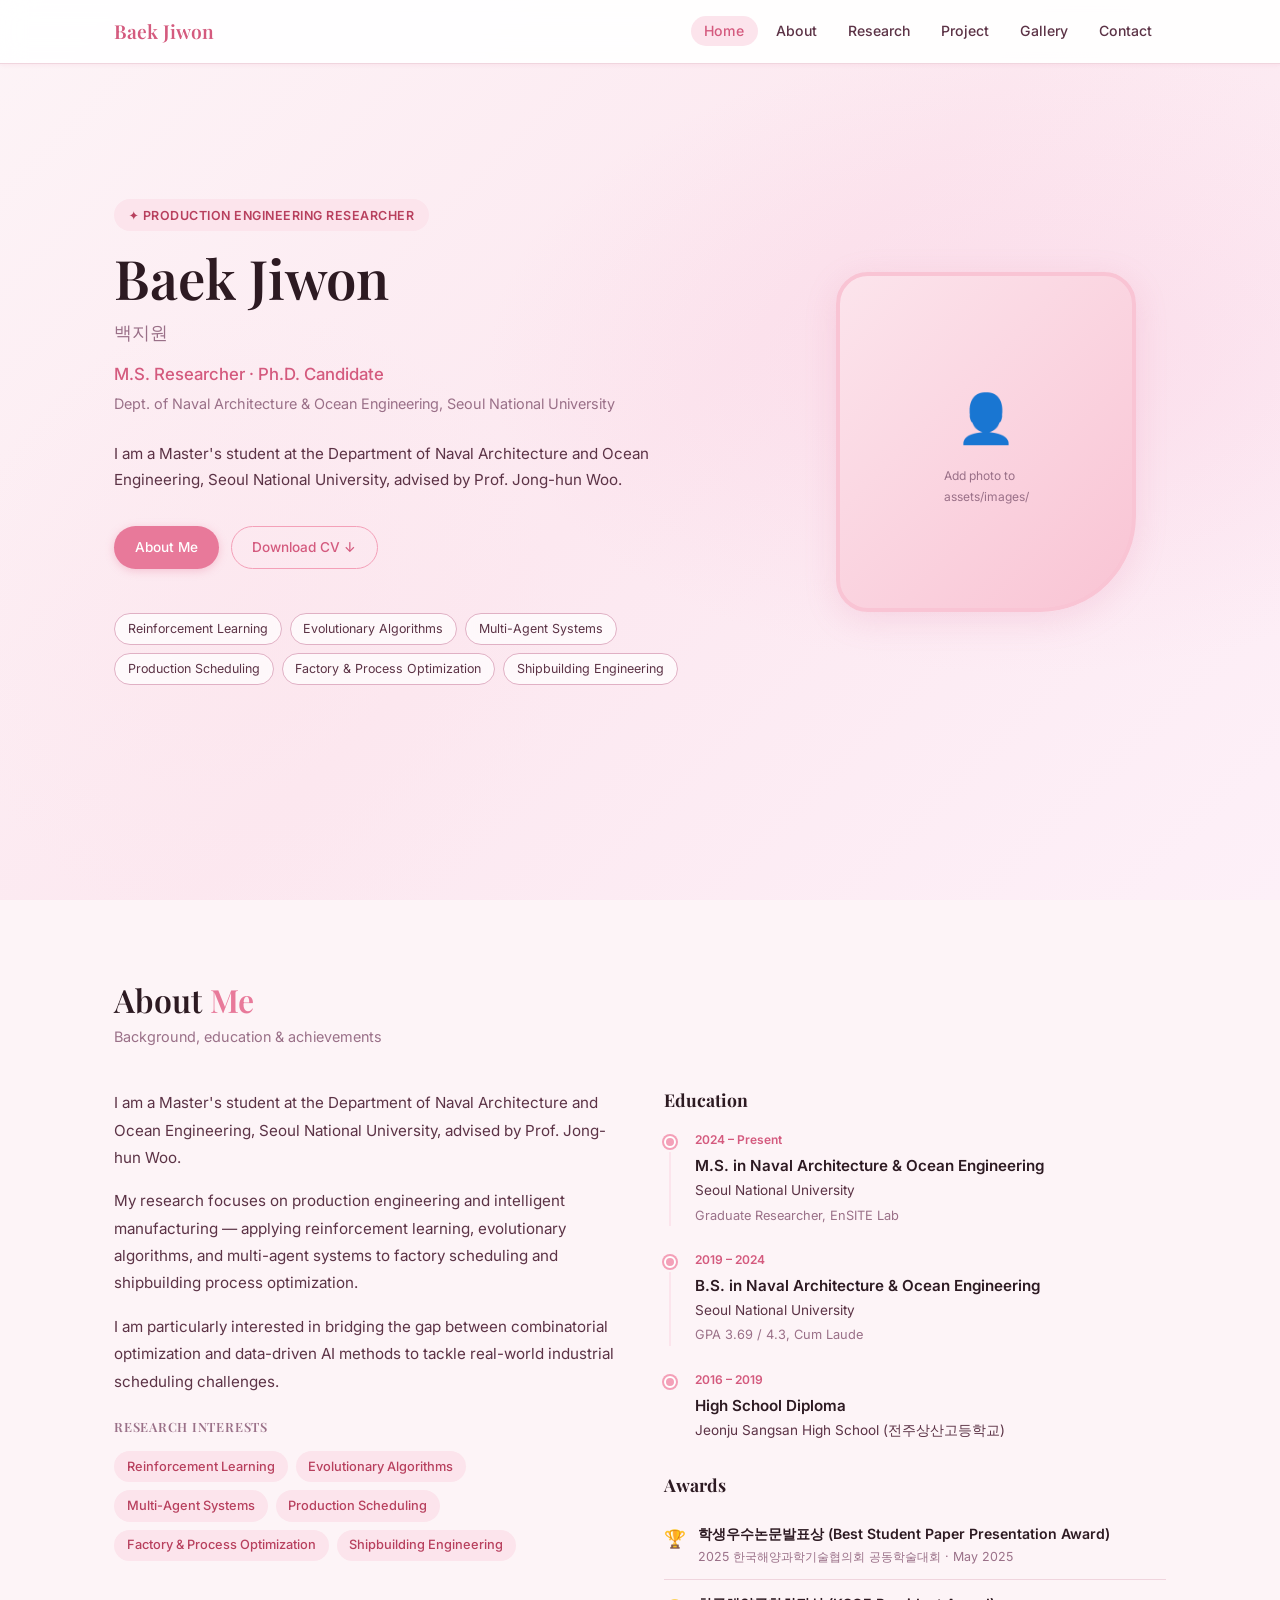
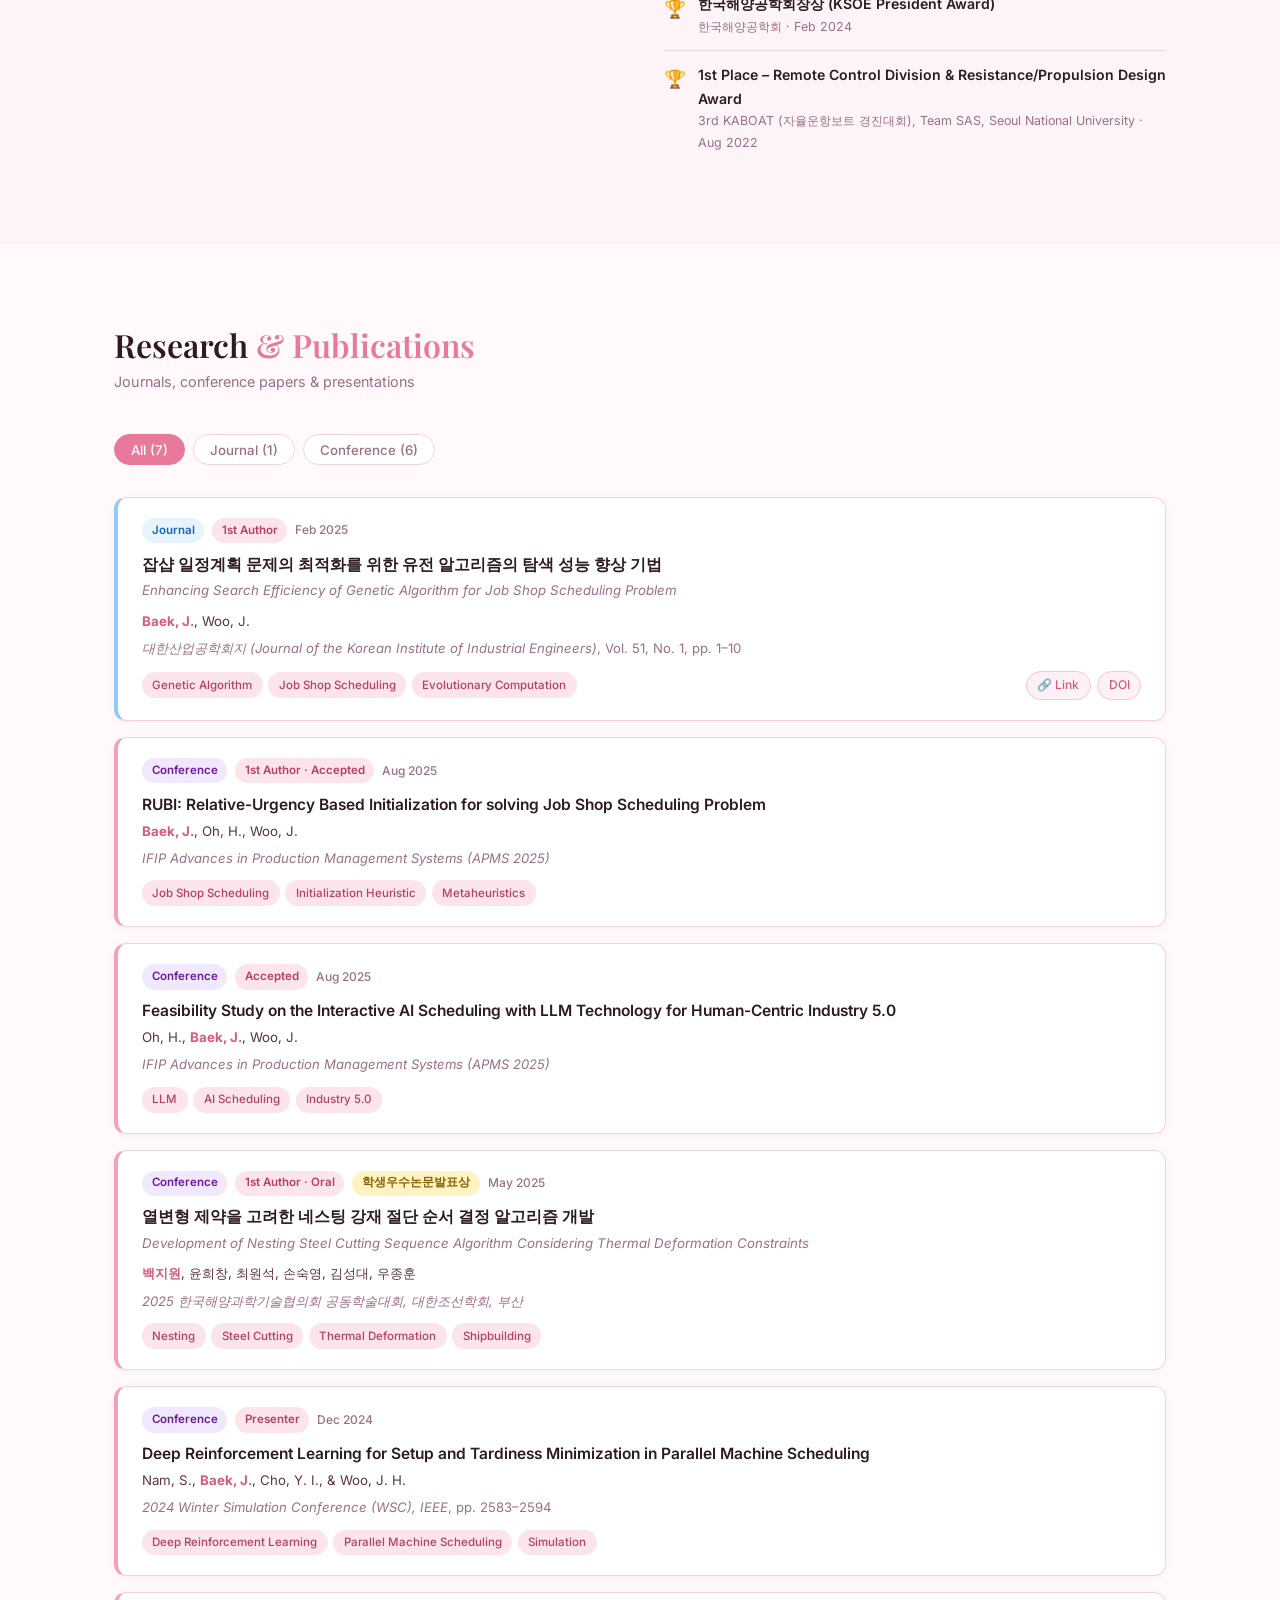
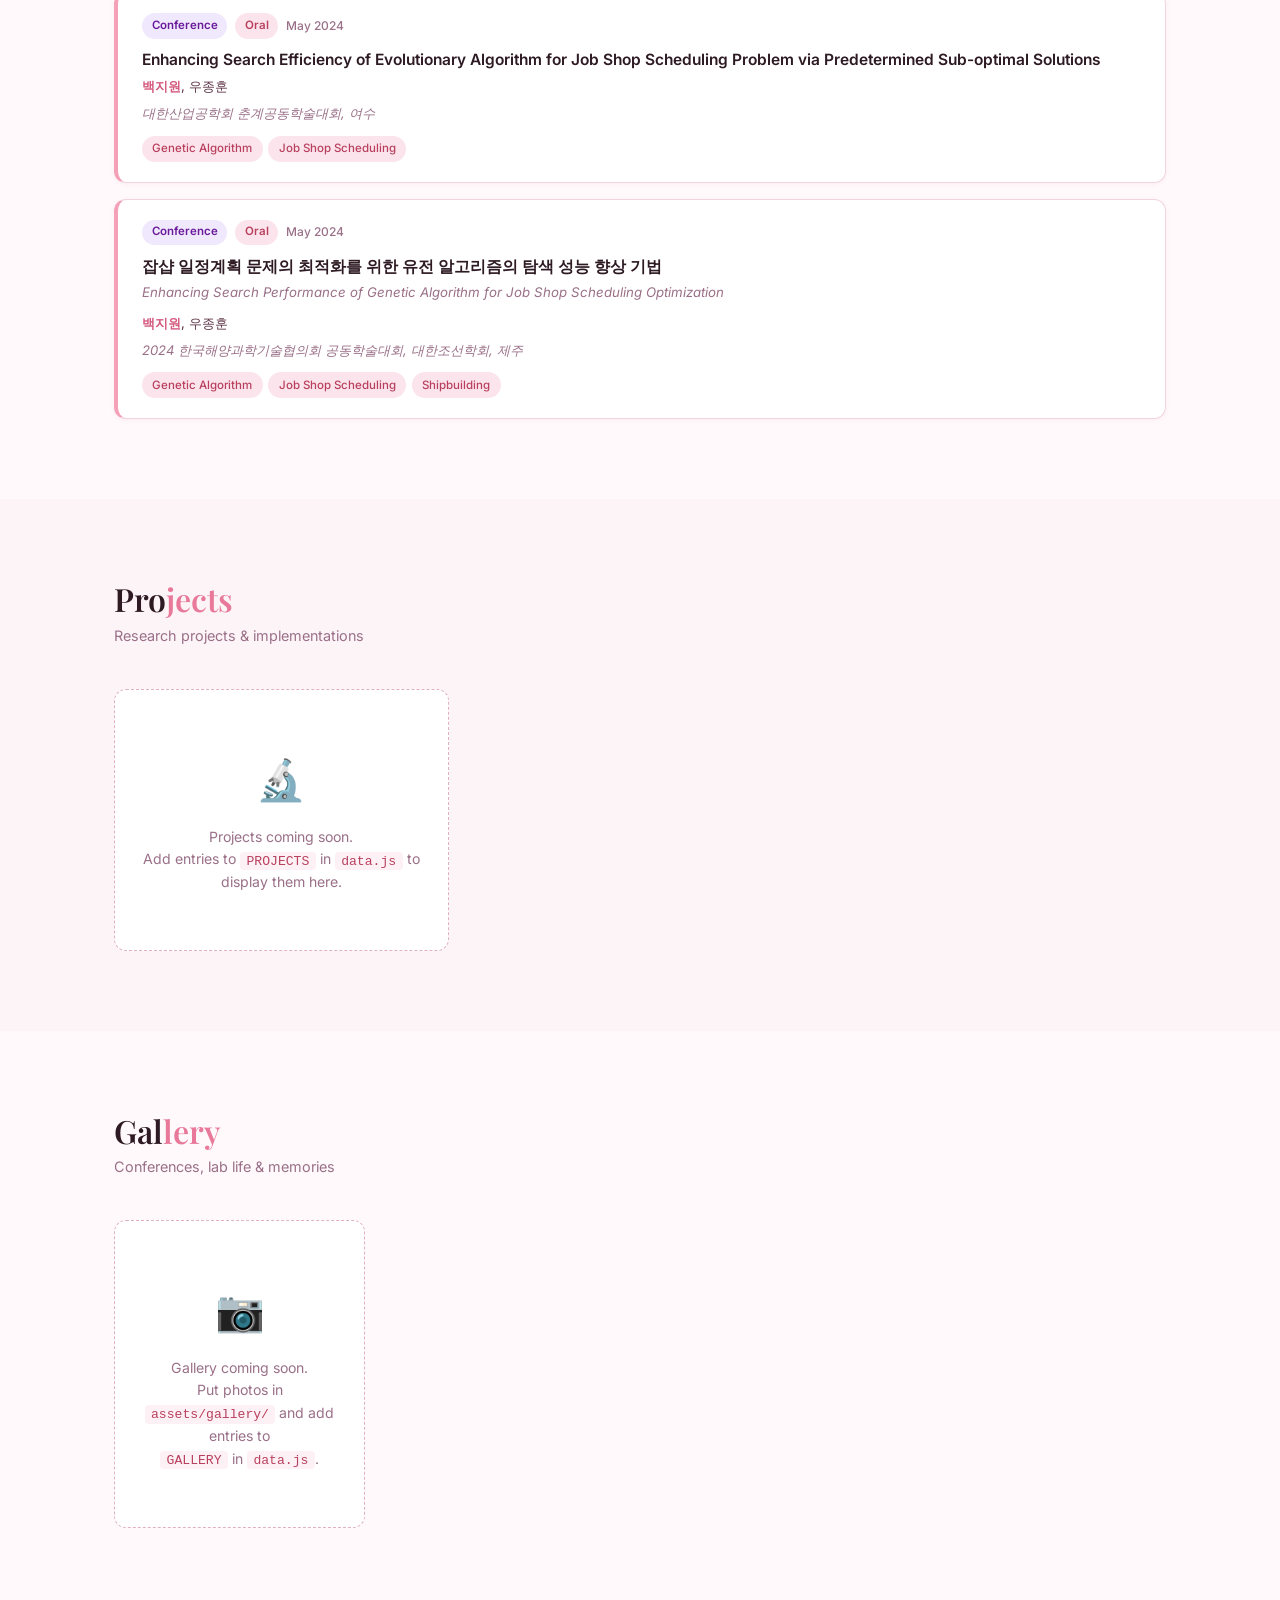
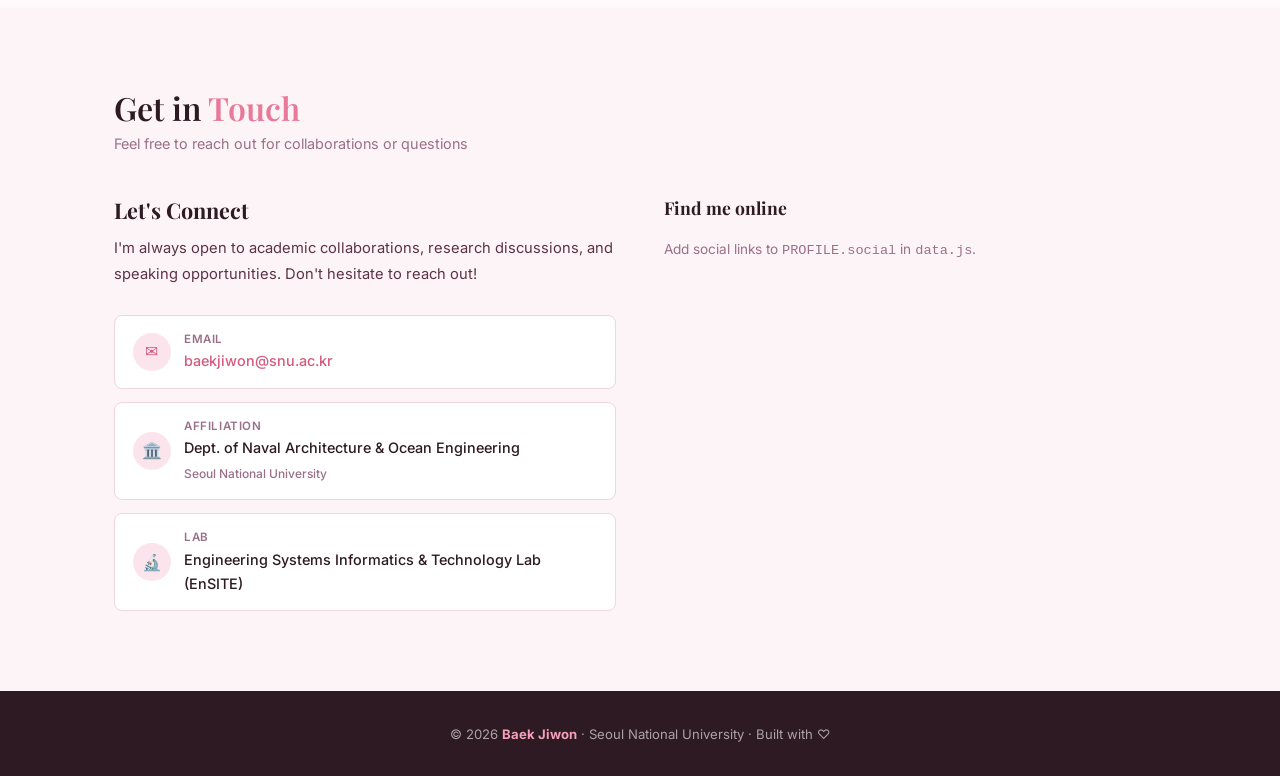
==== index.html @ 188c1f54 "add code" ====
<!DOCTYPE html>
<html lang="en">
<head>
  <meta charset="UTF-8" />
  <meta name="viewport" content="width=device-width, initial-scale=1.0" />
  <title>Baek Jiwon | Production Engineering Researcher</title>
  <meta name="description" content="Personal academic website of Baek Jiwon — M.S. Researcher at Seoul National University. Reinforcement Learning, Evolutionary Algorithms, Factory Optimization." />
  <link rel="preconnect" href="https://fonts.googleapis.com" />
  <link rel="preconnect" href="https://fonts.gstatic.com" crossorigin />
  <link href="https://fonts.googleapis.com/css2?family=Playfair+Display:wght@400;600;700&family=Inter:wght@300;400;500;600&display=swap" rel="stylesheet" />
  <link rel="stylesheet" href="style.css" />
</head>
<body>

<!-- ══════════════════ NAVBAR ══════════════════ -->
<nav id="navbar">
  <div class="nav-inner">
    <div class="nav-logo" id="nav-logo">Baek Jiwon</div>
    <ul class="nav-links" id="nav-links">
      <li><a href="#home"    class="nav-a">Home</a></li>
      <li><a href="#about"   class="nav-a">About</a></li>
      <li><a href="#research"class="nav-a">Research</a></li>
      <li><a href="#project" class="nav-a">Project</a></li>
      <li><a href="#gallery" class="nav-a">Gallery</a></li>
      <li><a href="#contact" class="nav-a">Contact</a></li>
    </ul>
    <button class="nav-toggle" id="nav-toggle" aria-label="Menu">☰</button>
  </div>
  <div class="nav-mobile" id="nav-mobile">
    <a href="#home"     class="nav-a">Home</a>
    <a href="#about"    class="nav-a">About</a>
    <a href="#research" class="nav-a">Research</a>
    <a href="#project"  class="nav-a">Project</a>
    <a href="#gallery"  class="nav-a">Gallery</a>
    <a href="#contact"  class="nav-a">Contact</a>
  </div>
</nav>

<!-- ══════════════════ HERO ══════════════════ -->
<section id="home" class="section">
  <div class="container">
    <div class="hero-grid">
      <div class="hero-text-col">
        <div class="hero-eyebrow">✦ Production Engineering Researcher</div>
        <div class="hero-name" id="hero-name"></div>
        <div class="hero-name-kor" id="hero-name-kor"></div>
        <div class="hero-title" id="hero-title"></div>
        <div class="hero-affil" id="hero-affil"></div>
        <p class="hero-bio" id="hero-bio"></p>
        <div class="hero-actions" id="hero-actions"></div>
        <div class="hero-social" id="hero-social"></div>
        <div class="interests-row" id="hero-interests"></div>
      </div>
      <div class="hero-photo-wrap">
        <div class="hero-photo-frame" id="hero-photo-frame"></div>
      </div>
    </div>
  </div>
</section>

<!-- ══════════════════ ABOUT ══════════════════ -->
<section id="about" class="section">
  <div class="container">
    <div class="reveal">
      <h2 class="section-title">About <span>Me</span></h2>
      <p class="section-sub">Background, education & achievements</p>
    </div>
    <div class="about-grid">
      <div class="reveal">
        <div class="about-bio" id="about-bio"></div>
        <div class="about-interests">
          <h4>Research Interests</h4>
          <div class="interests-row" id="about-interests"></div>
        </div>
      </div>
      <div class="reveal">
        <h3 style="font-size:1.1rem;margin-bottom:1.2rem;color:var(--text)">Education</h3>
        <div class="edu-timeline" id="edu-timeline"></div>
        <div class="awards-list" id="awards-list"></div>
      </div>
    </div>
  </div>
</section>

<!-- ══════════════════ RESEARCH ══════════════════ -->
<section id="research" class="section">
  <div class="container">
    <div class="reveal">
      <h2 class="section-title">Research <span>&amp; Publications</span></h2>
      <p class="section-sub">Journals, conference papers &amp; presentations</p>
    </div>
    <div class="reveal">
      <div class="pub-filter" id="pub-filter"></div>
      <div class="pub-list" id="pub-list"></div>
    </div>
  </div>
</section>

<!-- ══════════════════ PROJECT ══════════════════ -->
<section id="project" class="section">
  <div class="container">
    <div class="reveal">
      <h2 class="section-title">Pro<span>jects</span></h2>
      <p class="section-sub">Research projects &amp; implementations</p>
    </div>
    <div class="reveal">
      <div class="project-grid" id="project-grid"></div>
    </div>
  </div>
</section>

<!-- ══════════════════ GALLERY ══════════════════ -->
<section id="gallery" class="section">
  <div class="container">
    <div class="reveal">
      <h2 class="section-title">Gal<span>lery</span></h2>
      <p class="section-sub">Conferences, lab life &amp; memories</p>
    </div>
    <div class="reveal">
      <div class="gallery-grid" id="gallery-grid"></div>
    </div>
  </div>
</section>

<!-- ══════════════════ CONTACT ══════════════════ -->
<section id="contact" class="section">
  <div class="container">
    <div class="reveal">
      <h2 class="section-title">Get in <span>Touch</span></h2>
      <p class="section-sub">Feel free to reach out for collaborations or questions</p>
    </div>
    <div class="contact-wrap reveal">
      <div class="contact-info">
        <h3>Let's Connect</h3>
        <p id="contact-intro"></p>
        <div class="contact-items" id="contact-items"></div>
      </div>
      <div>
        <h3 style="font-size:1.1rem;margin-bottom:1.2rem;color:var(--text)">Find me online</h3>
        <div class="social-grid" id="social-grid"></div>
      </div>
    </div>
  </div>
</section>

<!-- ══════════════════ FOOTER ══════════════════ -->
<footer>
  <p id="footer-text"></p>
</footer>

<!-- ══════════════════ LIGHTBOX ══════════════════ -->
<div id="lightbox">
  <div class="lightbox-inner">
    <button class="lightbox-close" id="lb-close">✕</button>
    <button class="lightbox-nav lightbox-prev" id="lb-prev">‹</button>
    <button class="lightbox-nav lightbox-next" id="lb-next">›</button>
    <img id="lb-img" src="" alt="" />
    <div class="lightbox-caption" id="lb-caption"></div>
  </div>
</div>

<!-- ══════════════════ DATA & SCRIPT ══════════════════ -->
<script src="data.js"></script>
<script>
/* ────────────────────────────────────────────────────────────
   RENDERER  — reads data.js constants and builds the page
   ──────────────────────────────────────────────────────────── */

// ── helpers ──────────────────────────────────────────────────
function el(id)       { return document.getElementById(id); }
function html(id, s)  { el(id).innerHTML = s; }
function esc(s)       { return (s || '').replace(/&/g,'&amp;').replace(/</g,'&lt;').replace(/>/g,'&gt;'); }
function tag(t)       { return `<span class="tag">${esc(t)}</span>`; }
function tags(arr)    { return (arr || []).map(tag).join(''); }
function badge(text, cls) { return text ? `<span class="badge ${cls}">${esc(text)}</span>` : ''; }

function authorHTML(authStr) {
  // Bold "Baek, J." or "백지원" (first author / this person)
  return esc(authStr)
    .replace(/Baek,\s*J\./g, '<strong>Baek, J.</strong>')
    .replace(/백지원/g, '<strong>백지원</strong>');
}

function socialIcon(key) {
  const icons = {
    github:        `<svg width="16" height="16" viewBox="0 0 24 24" fill="currentColor"><path d="M12 0C5.37 0 0 5.37 0 12c0 5.3 3.438 9.8 8.205 11.385.6.113.82-.258.82-.577 0-.285-.01-1.04-.015-2.04-3.338.724-4.042-1.61-4.042-1.61C4.422 18.07 3.633 17.7 3.633 17.7c-1.087-.744.084-.729.084-.729 1.205.084 1.838 1.236 1.838 1.236 1.07 1.835 2.809 1.305 3.495.998.108-.776.417-1.305.76-1.605-2.665-.3-5.466-1.332-5.466-5.93 0-1.31.465-2.38 1.235-3.22-.135-.303-.54-1.523.105-3.176 0 0 1.005-.322 3.3 1.23.96-.267 1.98-.399 3-.405 1.02.006 2.04.138 3 .405 2.28-1.552 3.285-1.23 3.285-1.23.645 1.653.24 2.873.12 3.176.765.84 1.23 1.91 1.23 3.22 0 4.61-2.805 5.625-5.475 5.92.42.36.81 1.096.81 2.22 0 1.606-.015 2.896-.015 3.286 0 .315.21.69.825.57C20.565 21.795 24 17.295 24 12c0-6.63-5.37-12-12-12"/></svg>`,
    linkedin:      `<svg width="16" height="16" viewBox="0 0 24 24" fill="currentColor"><path d="M20.447 20.452h-3.554v-5.569c0-1.328-.027-3.037-1.852-3.037-1.853 0-2.136 1.445-2.136 2.939v5.667H9.351V9h3.414v1.561h.046c.477-.9 1.637-1.85 3.37-1.85 3.601 0 4.267 2.37 4.267 5.455v6.286zM5.337 7.433a2.062 2.062 0 0 1-2.063-2.065 2.064 2.064 0 1 1 2.063 2.065zm1.782 13.019H3.555V9h3.564v11.452zM22.225 0H1.771C.792 0 0 .774 0 1.729v20.542C0 23.227.792 24 1.771 24h20.451C23.2 24 24 23.227 24 22.271V1.729C24 .774 23.2 0 22.222 0h.003z"/></svg>`,
    googleScholar: `<svg width="16" height="16" viewBox="0 0 24 24" fill="currentColor"><path d="M12 24a7 7 0 1 1 0-14 7 7 0 0 1 0 14zm0-24L0 9.5l4.838 3.94A8 8 0 0 1 12 10a8 8 0 0 1 7.162 3.44L24 9.5z"/></svg>`,
    researchGate:  `<svg width="16" height="16" viewBox="0 0 24 24" fill="currentColor"><path d="M19.586 0c-.818 0-1.508.19-2.073.565-.563.377-.97.936-1.213 1.68a12.085 12.085 0 0 0-.198 1.809v.233c-.31-.032-.64-.05-.993-.05H3.172a.768.768 0 0 0-.77.768v16.395c0 .424.346.768.77.768h11.937c.424 0 .768-.344.768-.768V8.19c0-.424-.344-.77-.768-.77H8.744v5.23h2.97a4.258 4.258 0 0 1-4.264 3.614 4.263 4.263 0 0 1 0-8.526 4.25 4.25 0 0 1 2.98 1.218l1.977-1.978A6.846 6.846 0 0 0 7.45 5.07a6.854 6.854 0 0 0 0 13.705 6.854 6.854 0 0 0 6.855-6.855c0-.538-.064-1.062-.18-1.566v9.073h1.537V4.635h.109c.37 0 .704.02.998.06v14.732h1.538V4.843c.059-.59.197-1.044.41-1.363.353-.53.887-.795 1.608-.795.503 0 .903.113 1.198.338.294.225.494.546.597.963.104.416.155.94.155 1.575v16.866h1.537V5.561c0-.842-.092-1.563-.278-2.164-.185-.6-.489-1.1-.91-1.499-.42-.4-.928-.694-1.525-.884A6.46 6.46 0 0 0 19.586 0z"/></svg>`,
    orcid:         `<svg width="16" height="16" viewBox="0 0 24 24" fill="currentColor"><path d="M12 0C5.372 0 0 5.372 0 12s5.372 12 12 12 12-5.372 12-12S18.628 0 12 0zM7.369 4.378c.525 0 .947.431.947.947s-.422.947-.947.947a.95.95 0 0 1-.947-.947c0-.525.422-.947.947-.947zm-.722 3.038h1.444v10.041H6.647V7.416zm3.562 0h3.9c3.712 0 5.344 2.653 5.344 5.025 0 2.578-2.016 5.016-5.325 5.016h-3.919V7.416zm1.444 1.303v7.444h2.297c3.272 0 3.872-2.484 3.872-3.722 0-2.016-1.284-3.722-3.872-3.722h-2.297z"/></svg>`,
  };
  return icons[key] || '🔗';
}

// ── HERO ─────────────────────────────────────────────────────
function renderHero() {
  html('hero-name', esc(PROFILE.name));
  html('hero-name-kor', esc(PROFILE.nameKor));
  html('hero-title', esc(PROFILE.title));
  html('hero-affil', `${esc(PROFILE.department)}, ${esc(PROFILE.affiliation)}`);
  html('hero-bio', PROFILE.bio[0] ? esc(PROFILE.bio[0]) : '');

  // CTA buttons
  let actions = `<a href="#about" class="btn btn-primary">About Me</a>`;
  if (PROFILE.cv) actions += `<a href="${esc(PROFILE.cv)}" class="btn btn-outline" target="_blank">Download CV ↓</a>`;
  html('hero-actions', actions);

  // Social links
  let socialHTML = '';
  Object.entries(PROFILE.social || {}).forEach(([key, url]) => {
    if (url) socialHTML += `<a href="${esc(url)}" class="social-btn" target="_blank" rel="noopener" title="${key}">${socialIcon(key)}</a>`;
  });
  html('hero-social', socialHTML);

  // Interests
  html('hero-interests', (PROFILE.interests || []).map(i => `<span class="interest-chip">${esc(i)}</span>`).join(''));

  // Photo
  const frame = el('hero-photo-frame');
  if (PROFILE.photo) {
    const img = new Image();
    img.onload  = () => { frame.innerHTML = `<img src="${esc(PROFILE.photo)}" alt="${esc(PROFILE.name)}" />`; };
    img.onerror = () => { frame.innerHTML = placeholder(); };
    img.src = PROFILE.photo;
  } else {
    frame.innerHTML = placeholder();
  }
  function placeholder() {
    return `<div class="hero-photo-placeholder"><div>👤</div><p>Add photo to<br>assets/images/</p></div>`;
  }
}

// ── ABOUT ─────────────────────────────────────────────────────
function renderAbout() {
  // Bio
  const bioHTML = (PROFILE.bio || []).map(p => `<p>${esc(p)}</p>`).join('');
  html('about-bio', bioHTML);
  html('about-interests', tags(PROFILE.interests));

  // Education
  const eduHTML = (EDUCATION || []).map(e => `
    <div class="edu-item">
      <div class="edu-dot-col"><div class="edu-dot"></div><div class="edu-line"></div></div>
      <div class="edu-content">
        <div class="edu-period">${esc(e.period)}</div>
        <div class="edu-degree">${esc(e.degree)}</div>
        ${e.institution ? `<div class="edu-inst">${esc(e.institution)}</div>` : ''}
        ${e.note ? `<div class="edu-note">${esc(e.note)}</div>` : ''}
      </div>
    </div>`).join('');
  html('edu-timeline', eduHTML);

  // Awards
  if (AWARDS && AWARDS.length) {
    const awardsHTML = `<h3 style="font-size:1.1rem;margin-bottom:0.9rem;margin-top:1.8rem;color:var(--text)">Awards</h3>` +
      AWARDS.map(a => `
        <div class="award-item">
          <div class="award-icon">🏆</div>
          <div class="award-text">
            <div class="award-title">${esc(a.title)}</div>
            <div class="award-meta">${esc(a.event)} · ${esc(a.year)}</div>
          </div>
        </div>`).join('');
    html('awards-list', awardsHTML);
  }
}

// ── RESEARCH ──────────────────────────────────────────────────
let pubFilter = 'all';
function renderResearch() {
  const pubs = PUBLICATIONS || [];

  // Filter buttons
  const jCount = pubs.filter(p => p.type === 'journal').length;
  const cCount = pubs.filter(p => p.type === 'conference').length;
  const filterHTML = [
    { key: 'all',        label: `All (${pubs.length})` },
    { key: 'journal',    label: `Journal (${jCount})` },
    { key: 'conference', label: `Conference (${cCount})` },
  ].map(f => `<button class="filter-btn ${pubFilter===f.key?'active':''}" onclick="setPubFilter('${f.key}')">${f.label}</button>`).join('');
  html('pub-filter', filterHTML);

  // Publication cards
  const sorted = [...pubs].sort((a, b) => b.year - a.year || 0);
  const filtered = pubFilter === 'all' ? sorted : sorted.filter(p => p.type === pubFilter);

  const listHTML = filtered.map(p => {
    const typeLabel = p.type === 'journal' ? 'Journal' : 'Conference';
    const typeCls   = p.type === 'journal' ? 'badge-journal' : 'badge-conf';
    const monthYear = `${p.month ? p.month + ' ' : ''}${p.year}`;

    let linksHTML = '';
    if (p.url)  linksHTML += `<a href="${esc(p.url)}" class="pub-link-btn" target="_blank" rel="noopener">🔗 Link</a>`;
    if (p.doi)  linksHTML += `<a href="https://doi.org/${esc(p.doi)}" class="pub-link-btn" target="_blank" rel="noopener">DOI</a>`;

    return `
      <div class="pub-card ${p.type} reveal">
        <div class="pub-meta">
          ${badge(typeLabel, typeCls)}
          ${badge(p.note, 'badge-note')}
          ${badge(p.award, 'badge-award')}
          <span class="pub-year">${esc(monthYear)}</span>
        </div>
        <div class="pub-title">${esc(p.title)}</div>
        ${p.titleEn ? `<div class="pub-title-en">${esc(p.titleEn)}</div>` : ''}
        <div class="pub-authors">${authorHTML(p.authors)}</div>
        <div class="pub-venue"><span>${esc(p.venue)}</span>${p.volume ? `, ${esc(p.volume)}` : ''}</div>
        <div class="pub-footer">
          <div class="pub-tags">${tags(p.tags)}</div>
          <div class="pub-links">${linksHTML}</div>
        </div>
      </div>`;
  }).join('');

  html('pub-list', listHTML || '<p style="color:var(--text-3);padding:1rem 0">No publications found.</p>');
  observeReveal();
}

function setPubFilter(f) {
  pubFilter = f;
  renderResearch();
}

// ── PROJECTS ──────────────────────────────────────────────────
function renderProjects() {
  const projs = PROJECTS || [];
  if (!projs.length) {
    html('project-grid', `
      <div class="empty-state">
        <div class="empty-icon">🔬</div>
        <p>Projects coming soon.<br>Add entries to <code>PROJECTS</code> in <code>data.js</code> to display them here.</p>
      </div>`);
    return;
  }
  const gridHTML = projs.map(p => `
    <div class="project-card reveal">
      <div class="project-img">
        ${p.image
          ? `<img src="${esc(p.image)}" alt="${esc(p.title)}" loading="lazy" onerror="this.parentElement.innerHTML='<div class=\\'project-img-placeholder\\'>🔬</div>'" />`
          : `<div class="project-img-placeholder">🔬</div>`}
      </div>
      <div class="project-body">
        ${p.period ? `<div class="project-period">${esc(p.period)}</div>` : ''}
        <div class="project-title">${esc(p.title)}</div>
        <div class="project-desc">${esc(p.description)}</div>
        <div class="project-footer">
          <div class="project-tags">${tags(p.tags)}</div>
          ${p.url ? `<a href="${esc(p.url)}" class="btn btn-ghost" target="_blank" rel="noopener">View →</a>` : ''}
        </div>
      </div>
    </div>`).join('');
  html('project-grid', gridHTML);
}

// ── GALLERY ───────────────────────────────────────────────────
let galleryIndex = 0;
const galleryItems = GALLERY || [];

function renderGallery() {
  if (!galleryItems.length) {
    html('gallery-grid', `
      <div class="empty-state">
        <div class="empty-icon">📷</div>
        <p>Gallery coming soon.<br>Put photos in <code>assets/gallery/</code> and add entries to<br><code>GALLERY</code> in <code>data.js</code>.</p>
      </div>`);
    return;
  }
  const gridHTML = galleryItems.map((item, i) => `
    <div class="gallery-item reveal" onclick="openLightbox(${i})">
      <img src="${esc(item.src)}" alt="${esc(item.caption || '')}" loading="lazy"
           onerror="this.src='';this.parentElement.style.background='var(--pink-100)'" />
      <div class="gallery-overlay">
        <div class="gallery-caption">
          <strong>${esc(item.caption || '')}</strong>
          ${item.date ? esc(item.date) : ''}
        </div>
      </div>
    </div>`).join('');
  html('gallery-grid', gridHTML);
}

function openLightbox(i) {
  if (!galleryItems.length) return;
  galleryIndex = i;
  updateLightbox();
  el('lightbox').classList.add('open');
  document.body.style.overflow = 'hidden';
}
function closeLightbox() {
  el('lightbox').classList.remove('open');
  document.body.style.overflow = '';
}
function updateLightbox() {
  const item = galleryItems[galleryIndex];
  if (!item) return;
  el('lb-img').src = item.src;
  el('lb-img').alt = item.caption || '';
  el('lb-caption').textContent = [item.caption, item.date].filter(Boolean).join(' · ');
  el('lb-prev').style.display = galleryIndex > 0 ? '' : 'none';
  el('lb-next').style.display = galleryIndex < galleryItems.length - 1 ? '' : 'none';
}

el('lb-close').onclick = closeLightbox;
el('lb-prev').onclick  = () => { if (galleryIndex > 0) { galleryIndex--; updateLightbox(); } };
el('lb-next').onclick  = () => { if (galleryIndex < galleryItems.length - 1) { galleryIndex++; updateLightbox(); } };
el('lightbox').onclick = (e) => { if (e.target === el('lightbox')) closeLightbox(); };
document.addEventListener('keydown', (e) => {
  if (!el('lightbox').classList.contains('open')) return;
  if (e.key === 'Escape') closeLightbox();
  if (e.key === 'ArrowLeft' && galleryIndex > 0) { galleryIndex--; updateLightbox(); }
  if (e.key === 'ArrowRight' && galleryIndex < galleryItems.length - 1) { galleryIndex++; updateLightbox(); }
});

// ── CONTACT ───────────────────────────────────────────────────
function renderContact() {
  html('contact-intro', `I'm always open to academic collaborations, research discussions, and speaking opportunities. Don't hesitate to reach out!`);

  let items = '';
  if (PROFILE.email) {
    items += `<div class="contact-item">
      <div class="contact-item-icon">✉️</div>
      <div><div class="contact-item-label">Email</div>
           <div class="contact-item-value"><a href="mailto:${esc(PROFILE.email)}">${esc(PROFILE.email)}</a></div>
      </div></div>`;
  }
  items += `<div class="contact-item">
    <div class="contact-item-icon">🏛️</div>
    <div><div class="contact-item-label">Affiliation</div>
         <div class="contact-item-value">${esc(PROFILE.department)}<br><small style="color:var(--text-3)">${esc(PROFILE.affiliation)}</small></div>
    </div></div>`;
  if (PROFILE.lab) {
    items += `<div class="contact-item">
      <div class="contact-item-icon">🔬</div>
      <div><div class="contact-item-label">Lab</div>
           <div class="contact-item-value">${esc(PROFILE.lab)}</div>
      </div></div>`;
  }
  html('contact-items', items);

  // Social grid
  const socialDefs = {
    github:        { label: 'GitHub',         sub: 'Code & repositories' },
    linkedin:      { label: 'LinkedIn',        sub: 'Professional profile' },
    googleScholar: { label: 'Google Scholar',  sub: 'Publications & citations' },
    researchGate:  { label: 'ResearchGate',    sub: 'Research network' },
    orcid:         { label: 'ORCID',           sub: 'Researcher ID' },
  };
  let socialHTML = '';
  Object.entries(PROFILE.social || {}).forEach(([key, url]) => {
    if (!url) return;
    const def = socialDefs[key] || { label: key, sub: '' };
    socialHTML += `<a href="${esc(url)}" class="social-card" target="_blank" rel="noopener">
      <div class="social-card-icon">${socialIcon(key)}</div>
      <div><div>${esc(def.label)}</div><div class="social-card-label">${esc(def.sub)}</div></div>
    </a>`;
  });
  if (!socialHTML) {
    socialHTML = `<p style="color:var(--text-3);font-size:0.85rem;grid-column:1/-1">Add social links to <code>PROFILE.social</code> in <code>data.js</code>.</p>`;
  }
  html('social-grid', socialHTML);

  // Footer
  html('footer-text', `© ${new Date().getFullYear()} <strong>${esc(PROFILE.name)}</strong> · ${esc(PROFILE.affiliation)} · Built with ♡`);
}

// ── NAVIGATION active state ───────────────────────────────────
function updateActiveNav() {
  const sections = ['home','about','research','project','gallery','contact'];
  const scrollY = window.scrollY + 100;
  let current = 'home';
  sections.forEach(id => {
    const s = document.getElementById(id);
    if (s && s.offsetTop <= scrollY) current = id;
  });
  document.querySelectorAll('.nav-a').forEach(a => {
    a.classList.toggle('active', a.getAttribute('href') === '#' + current);
  });
}

// Mobile nav toggle
el('nav-toggle').onclick = () => el('nav-mobile').classList.toggle('open');
document.querySelectorAll('.nav-mobile .nav-a').forEach(a => {
  a.addEventListener('click', () => el('nav-mobile').classList.remove('open'));
});

window.addEventListener('scroll', updateActiveNav, { passive: true });

// ── SCROLL REVEAL ─────────────────────────────────────────────
function observeReveal() {
  const obs = new IntersectionObserver((entries) => {
    entries.forEach(e => { if (e.isIntersecting) { e.target.classList.add('visible'); obs.unobserve(e.target); } });
  }, { threshold: 0.08 });
  document.querySelectorAll('.reveal:not(.visible)').forEach(el => obs.observe(el));
}

// ── INIT ──────────────────────────────────────────────────────
renderHero();
renderAbout();
renderResearch();
renderProjects();
renderGallery();
renderContact();
observeReveal();
updateActiveNav();
</script>
</body>
</html>
---- style.css ----
/* ═══════════════════════════════════════════════════════════
   Baek Jiwon — Personal Academic Website
   Theme: Pastel Pink
   ═══════════════════════════════════════════════════════════ */

/* ── Tokens ─────────────────────────────────────────────── */
:root {
  --bg:           #fdf4f7;
  --bg-alt:       #fff9fb;
  --surface:      #ffffff;
  --pink-50:      #fef1f5;
  --pink-100:     #fce4ec;
  --pink-200:     #f9c4d4;
  --pink-300:     #f4a0b8;
  --pink-400:     #e8799a;   /* main accent */
  --pink-500:     #d45a7e;   /* hover / darker */
  --pink-600:     #b8405e;
  --text:         #2d1a22;
  --text-2:       #5c3346;
  --text-3:       #9a7088;
  --border:       #f0d5de;
  --border-2:     #e0b0c4;
  --shadow-sm:    0 1px 4px rgba(220, 120, 160, 0.10);
  --shadow:       0 4px 16px rgba(220, 120, 160, 0.14);
  --shadow-lg:    0 8px 32px rgba(220, 120, 160, 0.18);
  --radius:       12px;
  --radius-sm:    8px;
  --nav-h:        64px;
  --transition:   0.22s ease;
  --font-serif:   'Playfair Display', Georgia, serif;
  --font-sans:    'Inter', system-ui, sans-serif;
}

/* ── Reset ──────────────────────────────────────────────── */
*, *::before, *::after { box-sizing: border-box; margin: 0; padding: 0; }
html { scroll-behavior: smooth; scroll-padding-top: var(--nav-h); }
body {
  font-family: var(--font-sans);
  background: var(--bg);
  color: var(--text);
  line-height: 1.7;
  font-size: 15px;
}
img { display: block; max-width: 100%; }
a { color: var(--pink-500); text-decoration: none; transition: color var(--transition); }
a:hover { color: var(--pink-600); }
ul { list-style: none; }

/* ── Scrollbar ──────────────────────────────────────────── */
::-webkit-scrollbar { width: 6px; }
::-webkit-scrollbar-track { background: var(--pink-50); }
::-webkit-scrollbar-thumb { background: var(--pink-300); border-radius: 9px; }

/* ── Typography ─────────────────────────────────────────── */
h1,h2,h3,h4 { font-family: var(--font-serif); line-height: 1.25; }
.section-title {
  font-family: var(--font-serif);
  font-size: 2rem;
  font-weight: 600;
  color: var(--text);
  margin-bottom: 0.3rem;
}
.section-sub {
  color: var(--text-3);
  font-size: 0.9rem;
  margin-bottom: 2.5rem;
}
.section-title span { color: var(--pink-400); }

/* ── Layout helpers ─────────────────────────────────────── */
.container { max-width: 1100px; margin: 0 auto; padding: 0 1.5rem; }
.section   { padding: 5rem 0; }
.section:nth-child(even) { background: var(--bg-alt); }

/* ── Buttons ────────────────────────────────────────────── */
.btn {
  display: inline-flex; align-items: center; gap: 0.4rem;
  padding: 0.55rem 1.3rem;
  border-radius: 50px;
  font-size: 0.85rem; font-weight: 500; font-family: var(--font-sans);
  cursor: pointer; border: none; transition: all var(--transition);
  text-decoration: none;
}
.btn-primary {
  background: var(--pink-400); color: #fff;
  box-shadow: 0 2px 8px rgba(232,121,154,0.35);
}
.btn-primary:hover { background: var(--pink-500); color: #fff; transform: translateY(-1px); box-shadow: 0 4px 14px rgba(212,90,126,0.4); }
.btn-outline {
  background: transparent; color: var(--pink-500);
  border: 1.5px solid var(--pink-300);
}
.btn-outline:hover { background: var(--pink-50); color: var(--pink-500); transform: translateY(-1px); }
.btn-ghost {
  background: transparent; color: var(--text-3); font-size: 0.8rem; padding: 0.4rem 0.8rem;
}
.btn-ghost:hover { color: var(--pink-500); background: var(--pink-50); }

/* ── Tags / Badges ──────────────────────────────────────── */
.tag {
  display: inline-block;
  background: var(--pink-100);
  color: var(--pink-600);
  padding: 0.2rem 0.65rem;
  border-radius: 50px;
  font-size: 0.72rem;
  font-weight: 500;
  white-space: nowrap;
}
.badge {
  display: inline-flex; align-items: center; gap: 0.25rem;
  padding: 0.18rem 0.6rem;
  border-radius: 50px;
  font-size: 0.72rem; font-weight: 600;
}
.badge-note   { background: var(--pink-100); color: var(--pink-600); }
.badge-award  { background: #fff3c4; color: #8a6200; }
.badge-journal{ background: #e8f4fd; color: #1565c0; }
.badge-conf   { background: #f0e8fd; color: #6a1b9a; }

/* ═══════════════════════════════════════════════════════════
   NAVIGATION
   ═══════════════════════════════════════════════════════════ */
#navbar {
  position: fixed; top: 0; left: 0; right: 0; z-index: 100;
  height: var(--nav-h);
  background: rgba(255,255,255,0.92);
  backdrop-filter: blur(12px);
  border-bottom: 1px solid var(--border);
  box-shadow: var(--shadow-sm);
  transition: all var(--transition);
}
.nav-inner {
  max-width: 1100px; margin: 0 auto; padding: 0 1.5rem;
  height: 100%; display: flex; align-items: center; justify-content: space-between;
}
.nav-logo {
  font-family: var(--font-serif);
  font-size: 1.2rem; font-weight: 600;
  color: var(--pink-500);
}
.nav-links { display: flex; align-items: center; gap: 0.25rem; }
.nav-links a {
  padding: 0.4rem 0.85rem;
  border-radius: 50px;
  color: var(--text-2); font-size: 0.88rem; font-weight: 500;
  transition: all var(--transition);
}
.nav-links a:hover, .nav-links a.active {
  background: var(--pink-100);
  color: var(--pink-500);
}
.nav-toggle {
  display: none;
  background: none; border: none;
  font-size: 1.3rem; cursor: pointer; color: var(--text-2);
  padding: 0.25rem;
}
.nav-mobile {
  display: none;
  flex-direction: column;
  background: var(--surface);
  border-top: 1px solid var(--border);
  padding: 0.75rem 1.5rem 1rem;
  gap: 0.1rem;
}
.nav-mobile.open { display: flex; }
.nav-mobile a {
  padding: 0.55rem 0.75rem; border-radius: var(--radius-sm);
  color: var(--text-2); font-weight: 500;
}
.nav-mobile a:hover { background: var(--pink-50); color: var(--pink-500); }

/* ═══════════════════════════════════════════════════════════
   HERO
   ═══════════════════════════════════════════════════════════ */
#home {
  min-height: 100vh; padding-top: var(--nav-h);
  display: flex; align-items: center;
  background: linear-gradient(135deg, #fdf4f7 0%, #fce8f0 50%, #fdf0f8 100%);
  position: relative; overflow: hidden;
}
#home::before {
  content: '';
  position: absolute; inset: 0;
  background:
    radial-gradient(ellipse 60% 50% at 80% 40%, rgba(248,187,214,0.3) 0%, transparent 70%),
    radial-gradient(ellipse 40% 60% at 20% 70%, rgba(252,228,236,0.5) 0%, transparent 60%);
  pointer-events: none;
}
.hero-grid {
  display: grid;
  grid-template-columns: 1fr 360px;
  gap: 3rem; align-items: center;
  position: relative; z-index: 1;
  padding: 3rem 0;
}
.hero-eyebrow {
  display: inline-flex; align-items: center; gap: 0.5rem;
  background: var(--pink-100); color: var(--pink-600);
  padding: 0.35rem 0.9rem; border-radius: 50px;
  font-size: 0.78rem; font-weight: 600; letter-spacing: 0.04em; text-transform: uppercase;
  margin-bottom: 1rem;
}
.hero-name {
  font-family: var(--font-serif);
  font-size: clamp(2.4rem, 5vw, 3.4rem);
  font-weight: 600; color: var(--text);
  line-height: 1.15;
  margin-bottom: 0.5rem;
}
.hero-name-kor {
  font-size: 1.1rem; color: var(--text-3); font-family: var(--font-sans);
  font-weight: 400; margin-bottom: 0.75rem;
}
.hero-title {
  font-size: 1.05rem; color: var(--pink-500); font-weight: 500;
  margin-bottom: 0.25rem;
}
.hero-affil {
  font-size: 0.9rem; color: var(--text-3); margin-bottom: 1.5rem;
}
.hero-bio {
  font-size: 0.95rem; color: var(--text-2); line-height: 1.75;
  max-width: 560px; margin-bottom: 2rem;
}
.hero-actions { display: flex; gap: 0.75rem; flex-wrap: wrap; margin-bottom: 1.75rem; }
.hero-social { display: flex; gap: 0.5rem; }
.social-btn {
  width: 36px; height: 36px;
  border-radius: 50%; display: flex; align-items: center; justify-content: center;
  background: var(--surface); border: 1.5px solid var(--border-2);
  color: var(--text-3); font-size: 0.95rem;
  transition: all var(--transition);
}
.social-btn:hover { background: var(--pink-100); border-color: var(--pink-300); color: var(--pink-500); transform: translateY(-2px); }
.hero-photo-wrap {
  display: flex; justify-content: center;
}
.hero-photo-frame {
  width: 300px; height: 340px;
  border-radius: 2rem 2rem 6rem 2rem;
  overflow: hidden;
  box-shadow: var(--shadow-lg);
  border: 4px solid var(--pink-200);
  background: linear-gradient(135deg, var(--pink-100), var(--pink-200));
  position: relative;
}
.hero-photo-frame img {
  width: 100%; height: 100%; object-fit: cover;
}
.hero-photo-placeholder {
  width: 100%; height: 100%;
  display: flex; align-items: center; justify-content: center;
  flex-direction: column; gap: 0.5rem;
  color: var(--pink-400); font-size: 3rem;
}
.hero-photo-placeholder p { font-size: 0.75rem; color: var(--text-3); font-family: var(--font-sans); }

/* Interests chips below hero */
.interests-row { display: flex; gap: 0.5rem; flex-wrap: wrap; margin-top: 1rem; }
.interest-chip {
  background: rgba(255,255,255,0.7);
  border: 1px solid var(--border-2);
  color: var(--text-2); padding: 0.28rem 0.8rem;
  border-radius: 50px; font-size: 0.78rem;
  backdrop-filter: blur(4px);
}

/* ═══════════════════════════════════════════════════════════
   ABOUT
   ═══════════════════════════════════════════════════════════ */
.about-grid {
  display: grid; grid-template-columns: 1fr 1fr; gap: 3rem; align-items: start;
}
.about-bio p { color: var(--text-2); margin-bottom: 1rem; line-height: 1.8; font-size: 0.95rem; }
.about-interests { margin-top: 1.5rem; }
.about-interests h4 { font-size: 0.8rem; font-weight: 600; color: var(--text-3); text-transform: uppercase; letter-spacing: 0.06em; margin-bottom: 0.75rem; }
.about-interests .interests-row .tag { font-size: 0.8rem; padding: 0.3rem 0.8rem; }

/* Education timeline */
.edu-timeline { display: flex; flex-direction: column; gap: 0; }
.edu-item {
  display: grid; grid-template-columns: auto 1fr;
  gap: 0 1.2rem; padding-bottom: 1.5rem;
  position: relative;
}
.edu-item:last-child { padding-bottom: 0; }
.edu-dot-col { display: flex; flex-direction: column; align-items: center; }
.edu-dot {
  width: 12px; height: 12px; border-radius: 50%;
  background: var(--pink-300); border: 2px solid var(--surface);
  box-shadow: 0 0 0 2px var(--pink-300);
  flex-shrink: 0; margin-top: 0.35rem;
}
.edu-line {
  flex: 1; width: 2px; background: var(--pink-100); margin-top: 4px;
}
.edu-item:last-child .edu-line { display: none; }
.edu-content {}
.edu-period { font-size: 0.75rem; color: var(--pink-500); font-weight: 600; margin-bottom: 0.15rem; }
.edu-degree { font-weight: 600; font-size: 0.95rem; color: var(--text); }
.edu-inst { font-size: 0.85rem; color: var(--text-2); }
.edu-note { font-size: 0.8rem; color: var(--text-3); margin-top: 0.15rem; }

/* Awards */
.awards-list { margin-top: 2rem; }
.awards-list h3 { font-size: 1.1rem; margin-bottom: 1rem; color: var(--text); }
.award-item {
  display: flex; gap: 0.75rem; align-items: flex-start;
  padding: 0.75rem 0; border-bottom: 1px solid var(--border);
}
.award-item:last-child { border-bottom: none; }
.award-icon { font-size: 1.1rem; flex-shrink: 0; margin-top: 0.1rem; }
.award-text {}
.award-title { font-size: 0.88rem; font-weight: 600; color: var(--text); }
.award-meta  { font-size: 0.78rem; color: var(--text-3); }

/* ═══════════════════════════════════════════════════════════
   RESEARCH
   ═══════════════════════════════════════════════════════════ */
.pub-filter { display: flex; gap: 0.5rem; flex-wrap: wrap; margin-bottom: 2rem; }
.filter-btn {
  padding: 0.4rem 1rem; border-radius: 50px;
  background: var(--surface); border: 1.5px solid var(--border);
  color: var(--text-3); font-size: 0.83rem; font-weight: 500;
  cursor: pointer; transition: all var(--transition); font-family: var(--font-sans);
}
.filter-btn:hover, .filter-btn.active {
  background: var(--pink-400); border-color: var(--pink-400); color: #fff;
}
.pub-list { display: flex; flex-direction: column; gap: 1rem; }
.pub-card {
  background: var(--surface);
  border: 1px solid var(--border);
  border-left: 4px solid var(--pink-300);
  border-radius: var(--radius);
  padding: 1.25rem 1.5rem;
  transition: all var(--transition);
  box-shadow: var(--shadow-sm);
}
.pub-card:hover { box-shadow: var(--shadow); transform: translateX(2px); }
.pub-card.journal  { border-left-color: #90caf9; }
.pub-card.conference { border-left-color: var(--pink-300); }
.pub-meta {
  display: flex; align-items: center; gap: 0.5rem;
  flex-wrap: wrap; margin-bottom: 0.6rem;
}
.pub-year { font-size: 0.75rem; color: var(--text-3); font-weight: 500; }
.pub-title { font-size: 0.97rem; font-weight: 600; color: var(--text); line-height: 1.5; margin-bottom: 0.2rem; }
.pub-title-en { font-size: 0.83rem; color: var(--text-3); font-style: italic; margin-bottom: 0.5rem; }
.pub-authors { font-size: 0.83rem; color: var(--text-2); margin-bottom: 0.3rem; }
.pub-authors strong { color: var(--pink-500); }
.pub-venue { font-size: 0.82rem; color: var(--text-3); margin-bottom: 0.7rem; }
.pub-venue span { font-style: italic; }
.pub-footer { display: flex; align-items: center; gap: 0.5rem; flex-wrap: wrap; }
.pub-tags { display: flex; gap: 0.35rem; flex-wrap: wrap; flex: 1; }
.pub-links { display: flex; gap: 0.4rem; }
.pub-link-btn {
  display: inline-flex; align-items: center; gap: 0.25rem;
  padding: 0.22rem 0.65rem; border-radius: 50px;
  font-size: 0.75rem; font-weight: 500;
  background: var(--pink-50); color: var(--pink-500);
  border: 1px solid var(--pink-200);
  transition: all var(--transition);
}
.pub-link-btn:hover { background: var(--pink-400); color: #fff; border-color: var(--pink-400); }

/* ═══════════════════════════════════════════════════════════
   PROJECTS
   ═══════════════════════════════════════════════════════════ */
.project-grid { display: grid; grid-template-columns: repeat(auto-fill, minmax(300px, 1fr)); gap: 1.5rem; }
.project-card {
  background: var(--surface); border: 1px solid var(--border);
  border-radius: var(--radius); overflow: hidden;
  box-shadow: var(--shadow-sm); transition: all var(--transition);
}
.project-card:hover { box-shadow: var(--shadow-lg); transform: translateY(-3px); }
.project-img {
  height: 160px; background: linear-gradient(135deg, var(--pink-100), var(--pink-200));
  overflow: hidden; position: relative;
}
.project-img img { width: 100%; height: 100%; object-fit: cover; }
.project-img-placeholder {
  width: 100%; height: 100%;
  display: flex; align-items: center; justify-content: center;
  font-size: 2.5rem; color: var(--pink-300);
}
.project-body { padding: 1.25rem; }
.project-period { font-size: 0.75rem; color: var(--text-3); font-weight: 500; margin-bottom: 0.4rem; }
.project-title { font-size: 1rem; font-weight: 700; color: var(--text); margin-bottom: 0.5rem; line-height: 1.35; }
.project-desc { font-size: 0.85rem; color: var(--text-2); line-height: 1.65; margin-bottom: 0.85rem; }
.project-footer { display: flex; align-items: center; justify-content: space-between; flex-wrap: wrap; gap: 0.5rem; }
.project-tags { display: flex; gap: 0.35rem; flex-wrap: wrap; }

/* Empty state */
.empty-state {
  text-align: center; padding: 3.5rem 1rem; color: var(--text-3);
  background: var(--surface); border: 1.5px dashed var(--border-2);
  border-radius: var(--radius); width: 100%;
}
.empty-state .empty-icon { font-size: 2.5rem; margin-bottom: 0.75rem; }
.empty-state p { font-size: 0.88rem; line-height: 1.6; }
.empty-state code { background: var(--pink-50); padding: 0.1rem 0.4rem; border-radius: 4px; font-size: 0.82rem; color: var(--pink-600); }

/* ═══════════════════════════════════════════════════════════
   GALLERY
   ═══════════════════════════════════════════════════════════ */
.gallery-grid {
  display: grid;
  grid-template-columns: repeat(auto-fill, minmax(240px, 1fr));
  gap: 1rem;
}
.gallery-item {
  border-radius: var(--radius); overflow: hidden;
  background: var(--pink-100);
  box-shadow: var(--shadow-sm);
  cursor: pointer; position: relative; aspect-ratio: 4/3;
  transition: all var(--transition);
}
.gallery-item:hover { box-shadow: var(--shadow-lg); transform: scale(1.02); }
.gallery-item img { width: 100%; height: 100%; object-fit: cover; }
.gallery-overlay {
  position: absolute; inset: 0;
  background: linear-gradient(to top, rgba(45,26,34,0.7) 0%, transparent 50%);
  opacity: 0; transition: opacity var(--transition);
  display: flex; align-items: flex-end; padding: 0.75rem;
}
.gallery-item:hover .gallery-overlay { opacity: 1; }
.gallery-caption { color: #fff; font-size: 0.78rem; line-height: 1.4; }
.gallery-caption strong { display: block; font-weight: 600; }

/* Lightbox */
#lightbox {
  display: none; position: fixed; inset: 0; z-index: 999;
  background: rgba(20, 10, 15, 0.92);
  backdrop-filter: blur(8px);
  align-items: center; justify-content: center;
}
#lightbox.open { display: flex; }
.lightbox-inner { position: relative; max-width: 90vw; max-height: 90vh; }
.lightbox-inner img { max-width: 90vw; max-height: 80vh; border-radius: var(--radius); object-fit: contain; }
.lightbox-caption { text-align: center; color: rgba(255,255,255,0.8); font-size: 0.85rem; margin-top: 0.75rem; }
.lightbox-close {
  position: absolute; top: -2.5rem; right: 0;
  background: rgba(255,255,255,0.15); border: none; border-radius: 50%;
  width: 36px; height: 36px; font-size: 1.2rem; color: #fff;
  cursor: pointer; display: flex; align-items: center; justify-content: center;
  transition: background var(--transition);
}
.lightbox-close:hover { background: rgba(255,255,255,0.3); }
.lightbox-nav {
  position: absolute; top: 50%; transform: translateY(-50%);
  background: rgba(255,255,255,0.15); border: none; border-radius: 50%;
  width: 44px; height: 44px; font-size: 1.3rem; color: #fff;
  cursor: pointer; display: flex; align-items: center; justify-content: center;
  transition: background var(--transition);
}
.lightbox-nav:hover { background: rgba(255,255,255,0.3); }
.lightbox-prev { left: -3.5rem; }
.lightbox-next { right: -3.5rem; }

/* ═══════════════════════════════════════════════════════════
   CONTACT
   ═══════════════════════════════════════════════════════════ */
.contact-wrap {
  display: grid; grid-template-columns: 1fr 1fr; gap: 3rem; align-items: start;
}
.contact-info h3 { font-size: 1.35rem; margin-bottom: 0.75rem; }
.contact-info p { color: var(--text-2); font-size: 0.92rem; line-height: 1.75; margin-bottom: 1.75rem; }
.contact-items { display: flex; flex-direction: column; gap: 0.85rem; }
.contact-item {
  display: flex; gap: 0.85rem; align-items: center;
  background: var(--surface); border: 1px solid var(--border);
  border-radius: var(--radius-sm); padding: 0.85rem 1.1rem;
  transition: all var(--transition);
}
.contact-item:hover { border-color: var(--pink-300); box-shadow: var(--shadow-sm); }
.contact-item-icon {
  width: 38px; height: 38px; border-radius: 50%;
  background: var(--pink-100); color: var(--pink-500);
  display: flex; align-items: center; justify-content: center;
  font-size: 1rem; flex-shrink: 0;
}
.contact-item-label { font-size: 0.72rem; color: var(--text-3); text-transform: uppercase; letter-spacing: 0.05em; font-weight: 600; }
.contact-item-value { font-size: 0.9rem; color: var(--text); font-weight: 500; }

.social-grid { display: grid; grid-template-columns: 1fr 1fr; gap: 0.75rem; }
.social-card {
  display: flex; align-items: center; gap: 0.7rem;
  background: var(--surface); border: 1px solid var(--border);
  border-radius: var(--radius-sm); padding: 0.85rem;
  color: var(--text-2); font-size: 0.85rem; font-weight: 500;
  transition: all var(--transition);
}
.social-card:hover { border-color: var(--pink-300); background: var(--pink-50); color: var(--pink-500); transform: translateY(-1px); }
.social-card-icon { font-size: 1.2rem; flex-shrink: 0; }
.social-card-label { font-size: 0.72rem; color: var(--text-3); }

/* ═══════════════════════════════════════════════════════════
   FOOTER
   ═══════════════════════════════════════════════════════════ */
footer {
  background: var(--text); color: rgba(255,255,255,0.6);
  padding: 2rem 1.5rem; text-align: center; font-size: 0.82rem;
}
footer strong { color: var(--pink-300); }
footer a { color: var(--pink-300); }

/* ═══════════════════════════════════════════════════════════
   SCROLL ANIMATIONS
   ═══════════════════════════════════════════════════════════ */
.reveal {
  opacity: 0; transform: translateY(22px);
  transition: opacity 0.55s ease, transform 0.55s ease;
}
.reveal.visible { opacity: 1; transform: none; }

/* ═══════════════════════════════════════════════════════════
   RESPONSIVE
   ═══════════════════════════════════════════════════════════ */
@media (max-width: 768px) {
  .nav-links { display: none; }
  .nav-toggle { display: block; }
  .hero-grid { grid-template-columns: 1fr; text-align: center; gap: 2rem; }
  .hero-text-col { order: 2; }
  .hero-photo-wrap { order: 1; }
  .hero-photo-frame { width: 200px; height: 230px; margin: 0 auto; }
  .hero-actions, .hero-social, .interests-row { justify-content: center; }
  .about-grid { grid-template-columns: 1fr; gap: 2rem; }
  .contact-wrap { grid-template-columns: 1fr; }
  .social-grid { grid-template-columns: 1fr; }
  .lightbox-prev { left: -2.5rem; }
  .lightbox-next { right: -2.5rem; }
  .section { padding: 3.5rem 0; }
  .section-title { font-size: 1.7rem; }
}
@media (max-width: 480px) {
  .hero-name { font-size: 2rem; }
  .gallery-grid { grid-template-columns: repeat(2, 1fr); }
  .lightbox-prev, .lightbox-next { display: none; }
}
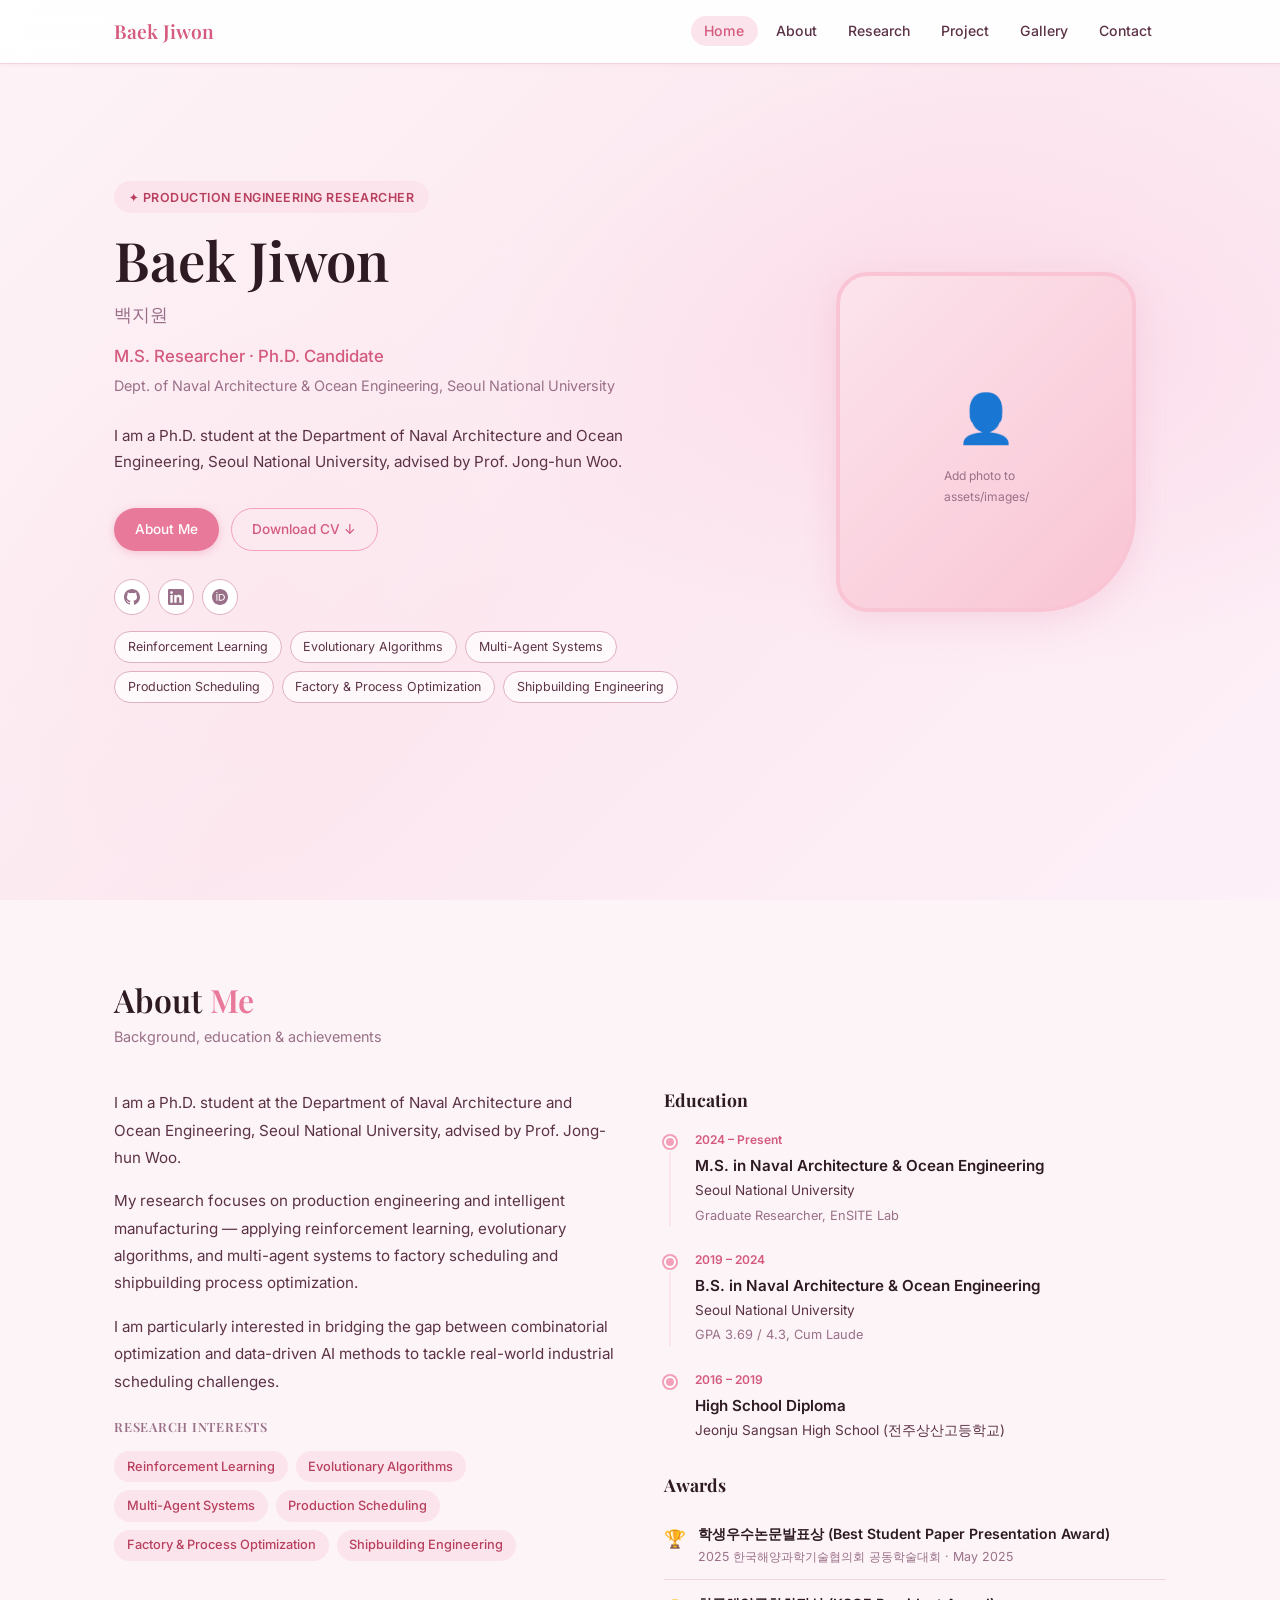
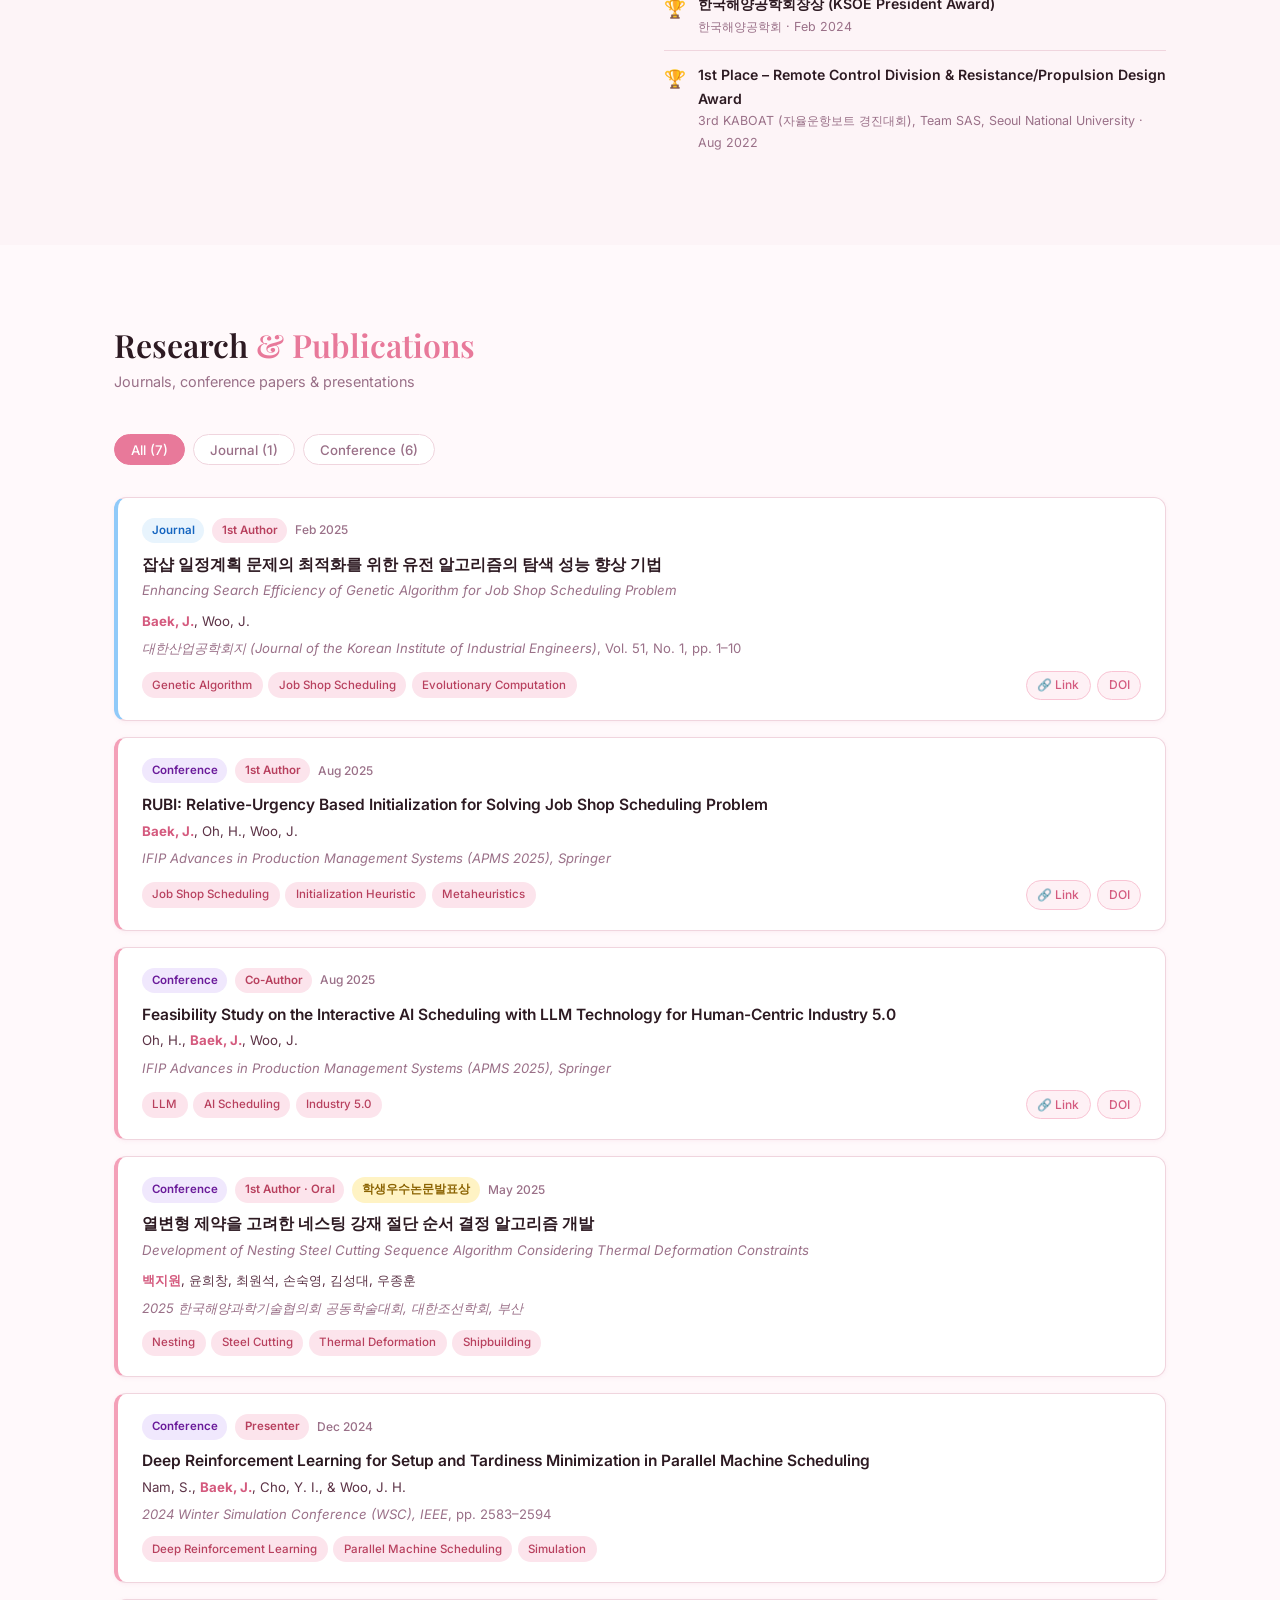
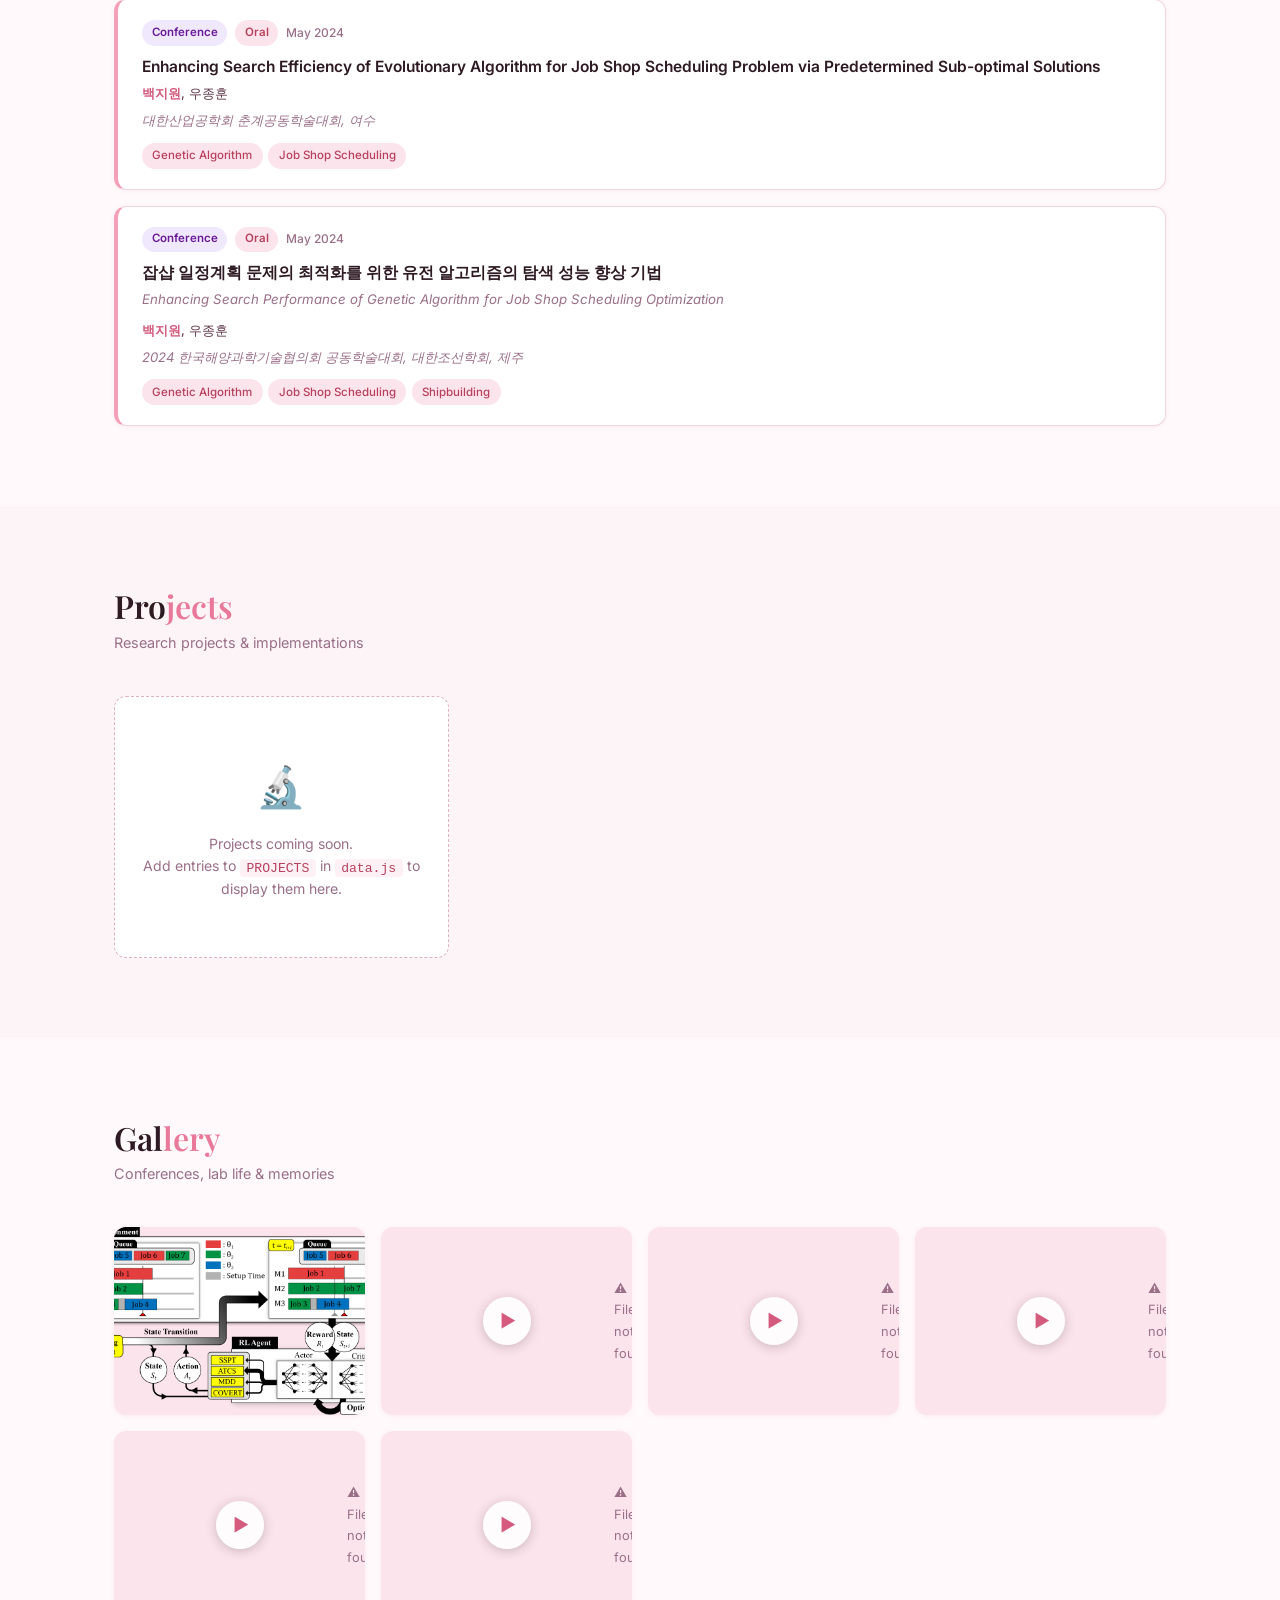
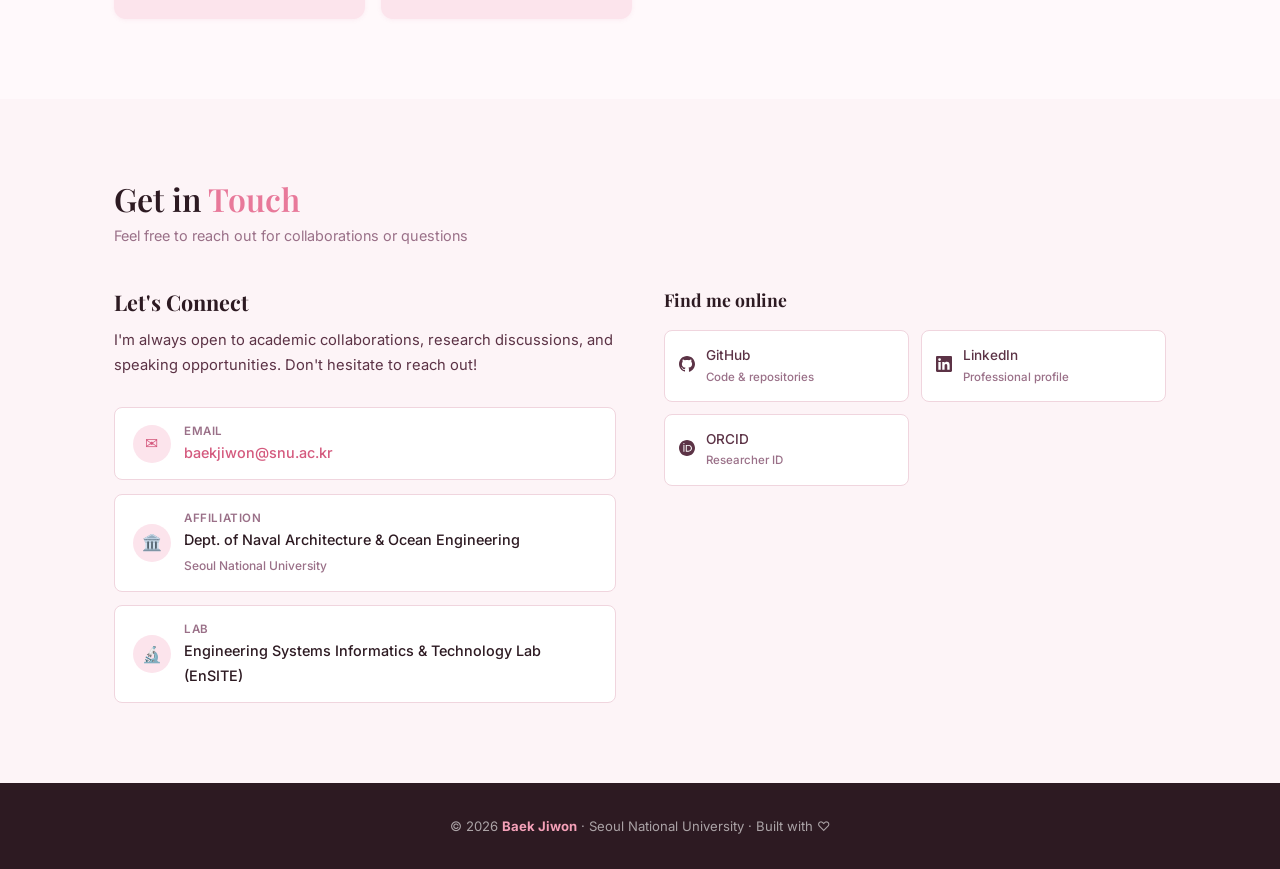
==== commit e8c1ef2f: "add video" ====
--- a/index.html
+++ b/index.html
@@ -154,7 +154,8 @@
     <button class="lightbox-close" id="lb-close">✕</button>
     <button class="lightbox-nav lightbox-prev" id="lb-prev">‹</button>
     <button class="lightbox-nav lightbox-next" id="lb-next">›</button>
-    <img id="lb-img" src="" alt="" />
+    <img id="lb-img" src="" alt="" style="display:none" />
+    <video id="lb-video" controls playsinline style="display:none;max-width:90vw;max-height:80vh;border-radius:12px;background:#000"></video>
     <div class="lightbox-caption" id="lb-caption"></div>
   </div>
 </div>
@@ -356,26 +357,42 @@
 let galleryIndex = 0;
 const galleryItems = GALLERY || [];
 
+function isVideo(src) { return /\.(mp4|webm|ogg|mov)$/i.test(src || ''); }
+
 function renderGallery() {
   if (!galleryItems.length) {
     html('gallery-grid', `
       <div class="empty-state">
         <div class="empty-icon">📷</div>
-        <p>Gallery coming soon.<br>Put photos in <code>assets/gallery/</code> and add entries to<br><code>GALLERY</code> in <code>data.js</code>.</p>
+        <p>Gallery coming soon.<br>Put files in <code>assets/gallery/</code> and add entries to<br><code>GALLERY</code> in <code>data.js</code>.<br>Images (.jpg .png) and videos (.mp4 .webm) are both supported.</p>
       </div>`);
     return;
   }
-  const gridHTML = galleryItems.map((item, i) => `
-    <div class="gallery-item reveal" onclick="openLightbox(${i})">
-      <img src="${esc(item.src)}" alt="${esc(item.caption || '')}" loading="lazy"
-           onerror="this.src='';this.parentElement.style.background='var(--pink-100)'" />
-      <div class="gallery-overlay">
-        <div class="gallery-caption">
-          <strong>${esc(item.caption || '')}</strong>
-          ${item.date ? esc(item.date) : ''}
-        </div>
-      </div>
-    </div>`).join('');
+  const gridHTML = galleryItems.map((item, i) => {
+    const cap = esc(item.caption || '');
+    const date = item.date ? esc(item.date) : '';
+    if (isVideo(item.src)) {
+      return `
+        <div class="gallery-item gallery-video-item reveal" onclick="openLightbox(${i})">
+          <video src="${esc(item.src)}" muted preload="metadata" playsinline
+                 class="gallery-video-thumb"
+                 onerror="this.parentElement.classList.add('gallery-item-err')"></video>
+          <div class="gallery-play-btn">▶</div>
+          <div class="gallery-overlay">
+            <div class="gallery-caption"><strong>${cap}</strong>${date}</div>
+          </div>
+        </div>`;
+    } else {
+      return `
+        <div class="gallery-item reveal" onclick="openLightbox(${i})">
+          <img src="${esc(item.src)}" alt="${cap}" loading="lazy"
+               onerror="this.parentElement.classList.add('gallery-item-err')" />
+          <div class="gallery-overlay">
+            <div class="gallery-caption"><strong>${cap}</strong>${date}</div>
+          </div>
+        </div>`;
+    }
+  }).join('');
   html('gallery-grid', gridHTML);
 }
 
@@ -387,14 +404,31 @@
   document.body.style.overflow = 'hidden';
 }
 function closeLightbox() {
+  // Pause video if playing
+  const vid = el('lb-video');
+  vid.pause();
+  vid.src = '';
   el('lightbox').classList.remove('open');
   document.body.style.overflow = '';
 }
 function updateLightbox() {
   const item = galleryItems[galleryIndex];
   if (!item) return;
-  el('lb-img').src = item.src;
-  el('lb-img').alt = item.caption || '';
+  const lbImg = el('lb-img');
+  const lbVid = el('lb-video');
+
+  if (isVideo(item.src)) {
+    lbImg.style.display = 'none';
+    lbVid.style.display = 'block';
+    lbVid.src = item.src;
+    lbVid.load();
+  } else {
+    lbVid.pause(); lbVid.src = ''; lbVid.style.display = 'none';
+    lbImg.style.display = 'block';
+    lbImg.src = item.src;
+    lbImg.alt = item.caption || '';
+  }
+
   el('lb-caption').textContent = [item.caption, item.date].filter(Boolean).join(' · ');
   el('lb-prev').style.display = galleryIndex > 0 ? '' : 'none';
   el('lb-next').style.display = galleryIndex < galleryItems.length - 1 ? '' : 'none';
--- a/style.css
+++ b/style.css
@@ -430,6 +430,33 @@
 .gallery-caption { color: #fff; font-size: 0.78rem; line-height: 1.4; }
 .gallery-caption strong { display: block; font-weight: 600; }
 
+/* Video gallery items */
+.gallery-video-item { position: relative; }
+.gallery-video-thumb {
+  width: 100%; height: 100%; object-fit: cover;
+  display: block; pointer-events: none;
+}
+.gallery-play-btn {
+  position: absolute; top: 50%; left: 50%;
+  transform: translate(-50%, -50%);
+  width: 48px; height: 48px; border-radius: 50%;
+  background: rgba(255,255,255,0.88);
+  color: var(--pink-500); font-size: 1.1rem;
+  display: flex; align-items: center; justify-content: center;
+  box-shadow: 0 2px 12px rgba(0,0,0,0.2);
+  transition: all var(--transition); pointer-events: none;
+  padding-left: 3px; /* optical centering for ▶ */
+}
+.gallery-video-item:hover .gallery-play-btn {
+  background: var(--pink-400); color: #fff; transform: translate(-50%, -50%) scale(1.1);
+}
+.gallery-item-err {
+  background: var(--pink-100);
+  display: flex; align-items: center; justify-content: center;
+  color: var(--text-3); font-size: 0.8rem;
+}
+.gallery-item-err::after { content: '⚠ File not found'; }
+
 /* Lightbox */
 #lightbox {
   display: none; position: fixed; inset: 0; z-index: 999;
